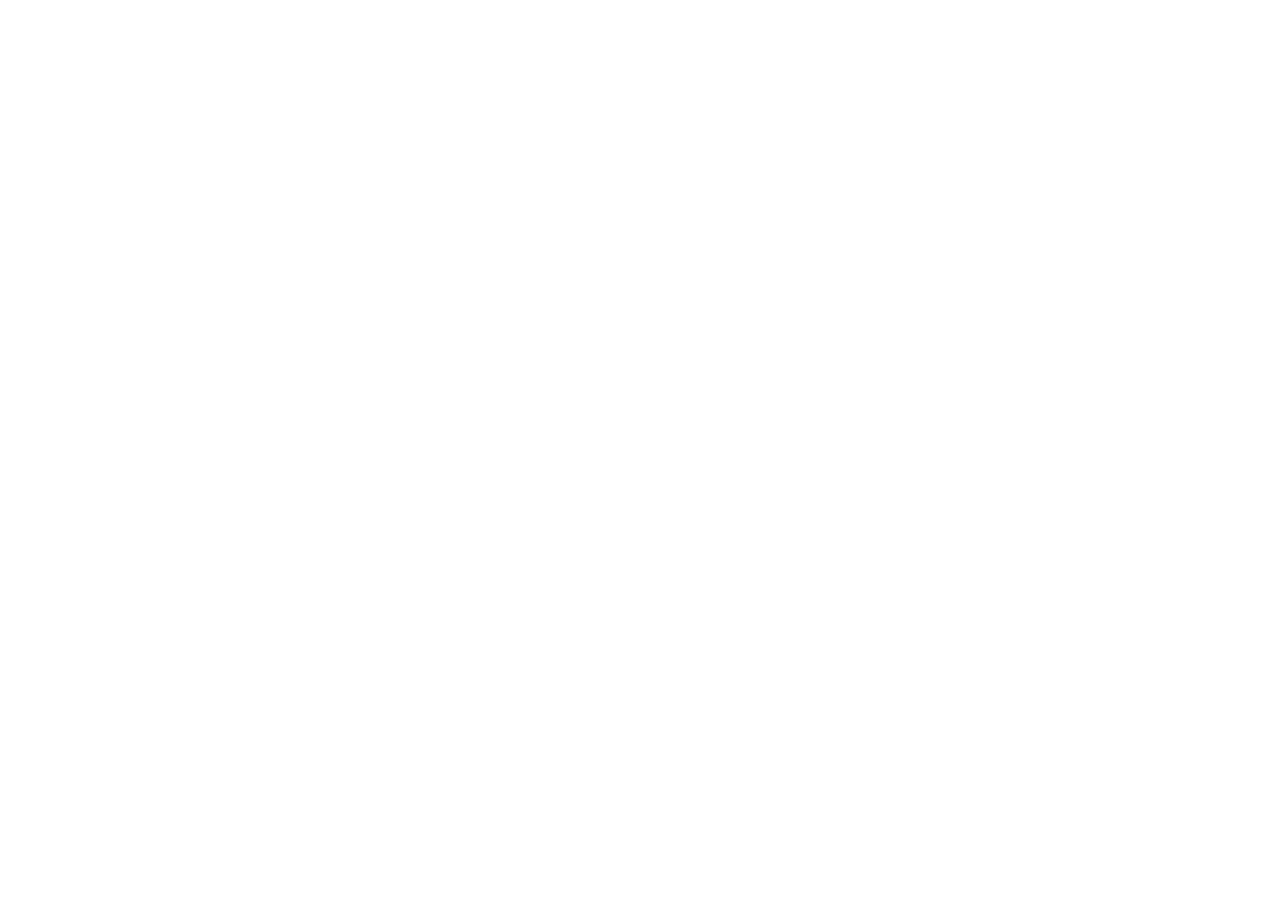
==== index.html @ 7ded5bfd "Background Testing" ====
<!DOCTYPE html>
<html lang="en">
    <head>
        <meta charset="utf-8">
        <title>/\URORA</title>
        <link rel="stylesheet" href="css/mainStyle.css">
    </head>
    
    
    <body>
        
    </body>
</html>
---- css/mainStyle.css ----
html{
    height: 100%;
}

body{
    margin:             0;
    /*background-color:   black;          /* fall back */
    
    /* SVG fallback for IE 9 (could be data URI, or could use filter) */
    background-image:   url("images/gradientBackground"); 

    /*background-image:   -webkit-radial-gradient(#1A203B, black, #455480 150%);  /* Safari 5.1, iOS 5.0-6.1, Chrome 10-25, Android 4.0-4.3 */
    /*background-image:   -moz-radial-gradient(#1A203B, black, #455480 150%);     /* Firefox 3.6 - 15 */
    /*background-image:   -o-radial-gradient(#1A203B, black, #455480 150%);       /* Opera 11.1 - 12 */

/*    background:         radial-gradient(#1A203B, black, #455480 150%);*/
}
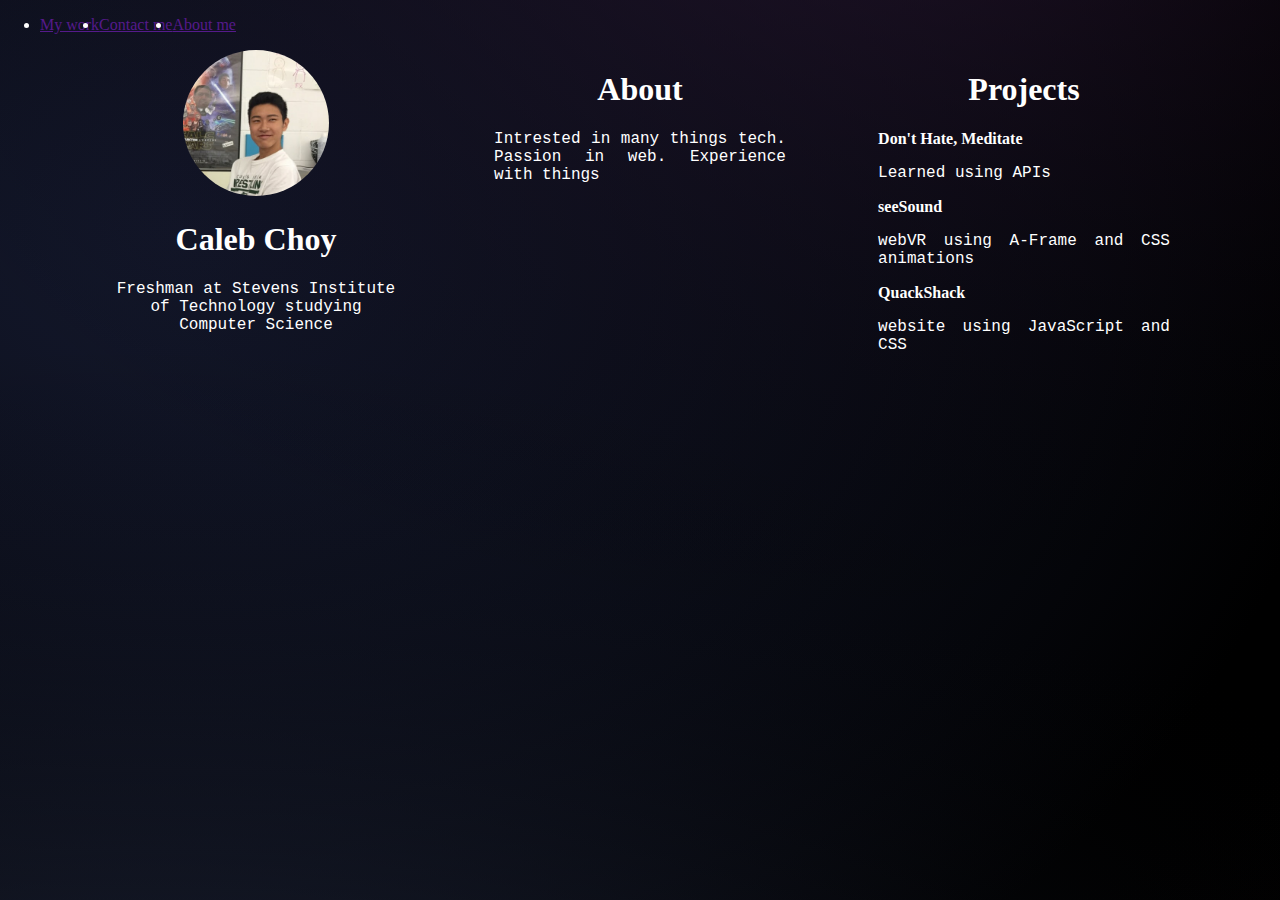
==== commit 18e33169: "Content & Flexbox" ====
--- a/index.html
+++ b/index.html
@@ -8,6 +8,35 @@
     
     
     <body>
+        <div id="topBar">
+            <ul class = "menu">
+                <li><a href = "">My work</a></li>
+                <li><a href = "">Contact me</a></li>
+                <li><a href = "">About me</a></li>
+            </ul>
+        </div>
         
+        <div id="main">
+            <div class="card" id="card1">
+                <img class="image" id="profilePic" src="images/profile.jpg">
+                <h1>Caleb Choy</h1>
+                <p>Freshman at Stevens Institute of Technology studying Computer Science</p>
+            </div>
+
+            <div class="card" id="card2">
+                <h1>About</h1>
+                <p>Intrested in many things tech. Passion in web. Experience with things</p>
+            </div>
+
+            <div class="card" id="card3">
+                <h1>Projects</h1>
+                <h2>Don't Hate, Meditate</h2>
+                <p>Learned using APIs</p>
+                <h2>seeSound</h2>
+                <p>webVR using A-Frame and CSS animations</p>
+                <h2>QuackShack</h2>
+                <p>website using JavaScript and CSS</p>
+            </div>
+        </div>
     </body>
 </html>
--- a/css/mainStyle.css
+++ b/css/mainStyle.css
@@ -4,14 +4,54 @@
 
 body{
     margin:             0;
-    /*background-color:   black;          /* fall back */
     
-    /* SVG fallback for IE 9 (could be data URI, or could use filter) */
-    background-image:   url("images/gradientBackground"); 
+    background-color:   black;          /* fall back */
+    background-image:   -webkit-radial-gradient(#1A203B, black, #455480 150%);  /* Safari 5.1, iOS 5.0-6.1, Chrome 10-25, Android 4.0-4.3 */
+    background-image:   -moz-radial-gradient(#1A203B, black, #455480 150%);     /* Firefox 3.6 - 15 */
+    background-image:   -o-radial-gradient(#1A203B, black, #455480 150%);       /* Opera 11.1 - 12 */
 
-    /*background-image:   -webkit-radial-gradient(#1A203B, black, #455480 150%);  /* Safari 5.1, iOS 5.0-6.1, Chrome 10-25, Android 4.0-4.3 */
-    /*background-image:   -moz-radial-gradient(#1A203B, black, #455480 150%);     /* Firefox 3.6 - 15 */
-    /*background-image:   -o-radial-gradient(#1A203B, black, #455480 150%);       /* Opera 11.1 - 12 */
+    background:         radial-gradient(#1A203B, black, #455480 150%);
+    
+    background-image:   url("../images/gradientBackground.svg"); 
+    
+    color: white;
+    font-family: "Roboto";
+    
+}
 
-/*    background:         radial-gradient(#1A203B, black, #455480 150%);*/
+p{
+    font-family: "Courier New";
 }
+
+.menu{
+    display: flex;
+}
+
+
+#card1{
+    text-align: center;
+}
+
+#main{
+    display: flex;
+    padding: 0 5%;
+    text-align: justify;
+}
+
+.card{
+    width: 33%;
+    padding: 0 4%;
+}
+
+h1{
+    text-align: center;
+}
+
+h2{
+    font-size: 16px;
+}
+
+#profilePic{
+    border-radius: 100px;
+    width: 50%;
+}
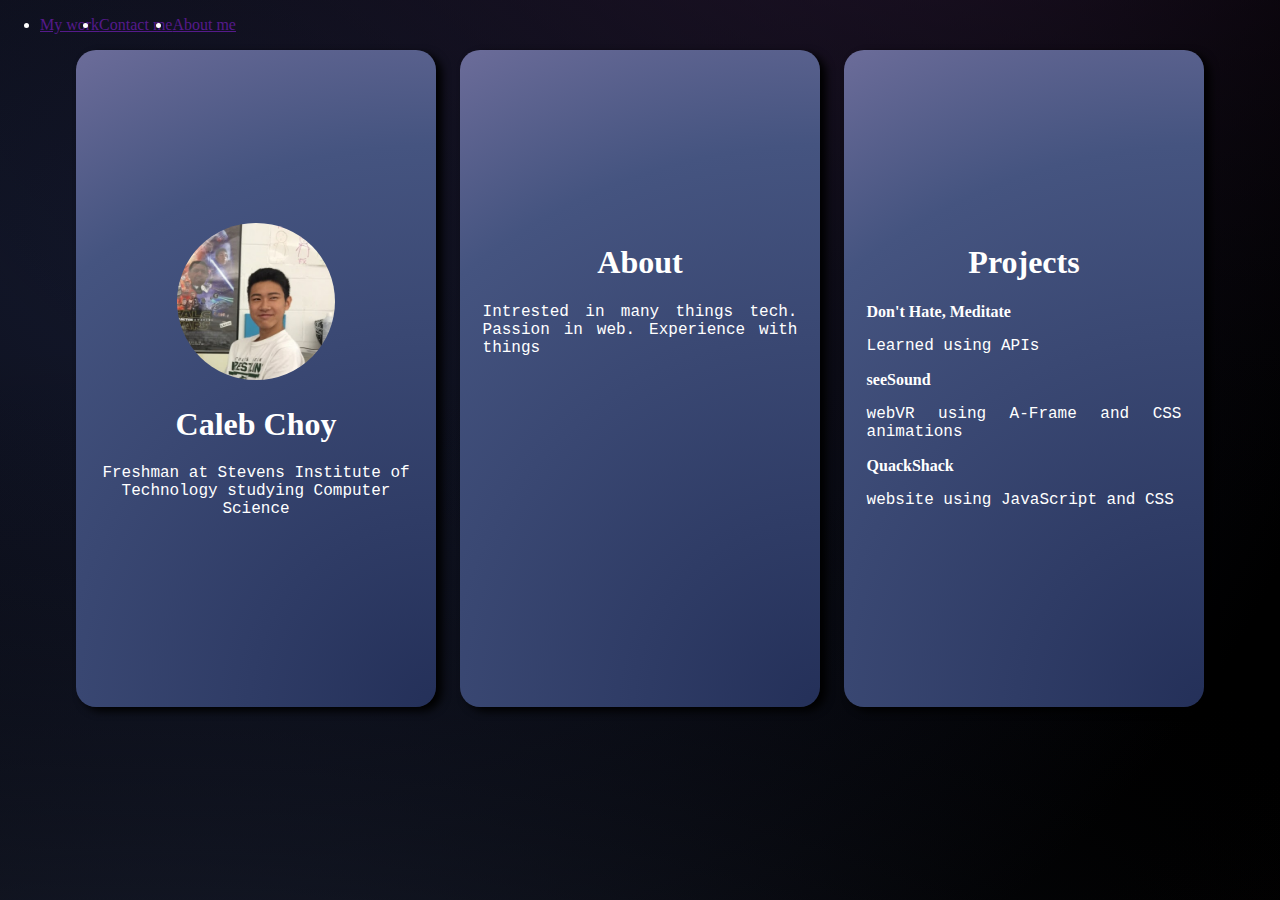
==== commit 61ab210c: "panels" ====
--- a/index.html
+++ b/index.html
@@ -39,4 +39,4 @@
             </div>
         </div>
     </body>
-</html>
+</html>--- a/css/mainStyle.css
+++ b/css/mainStyle.css
@@ -24,7 +24,7 @@
 }
 
 .menu{
-    display: flex;
+    display:    flex;
 }
 
 
@@ -33,14 +33,19 @@
 }
 
 #main{
-    display: flex;
-    padding: 0 5%;
+    display:    flex;
+    padding:    0 5%;
     text-align: justify;
 }
 
 .card{
-    width: 33%;
-    padding: 0 4%;
+    width:      33%;
+    padding:    15% 2%;
+    margin:     0 1%;
+    background: radial-gradient(circle at bottom right, #243059, #455480 75%, #b99dcc 150%);
+    box-shadow: 6px 4px 8px black;
+    border-radius: 20px;
+    
 }
 
 h1{
@@ -48,10 +53,15 @@
 }
 
 h2{
-    font-size: 16px;
+    font-size:  16px;
 }
 
 #profilePic{
-    border-radius: 100px;
-    width: 50%;
+    border-radius:  100px;
+    width:          50%;
 }
+
+@keyframes gradientAnimation{
+    from    {background: radial-gradient(circle at bottom right, #243059, #455480 75%);}
+    to      {background: radial-gradient(circle at top right, #243059, #455480 75%);}
+}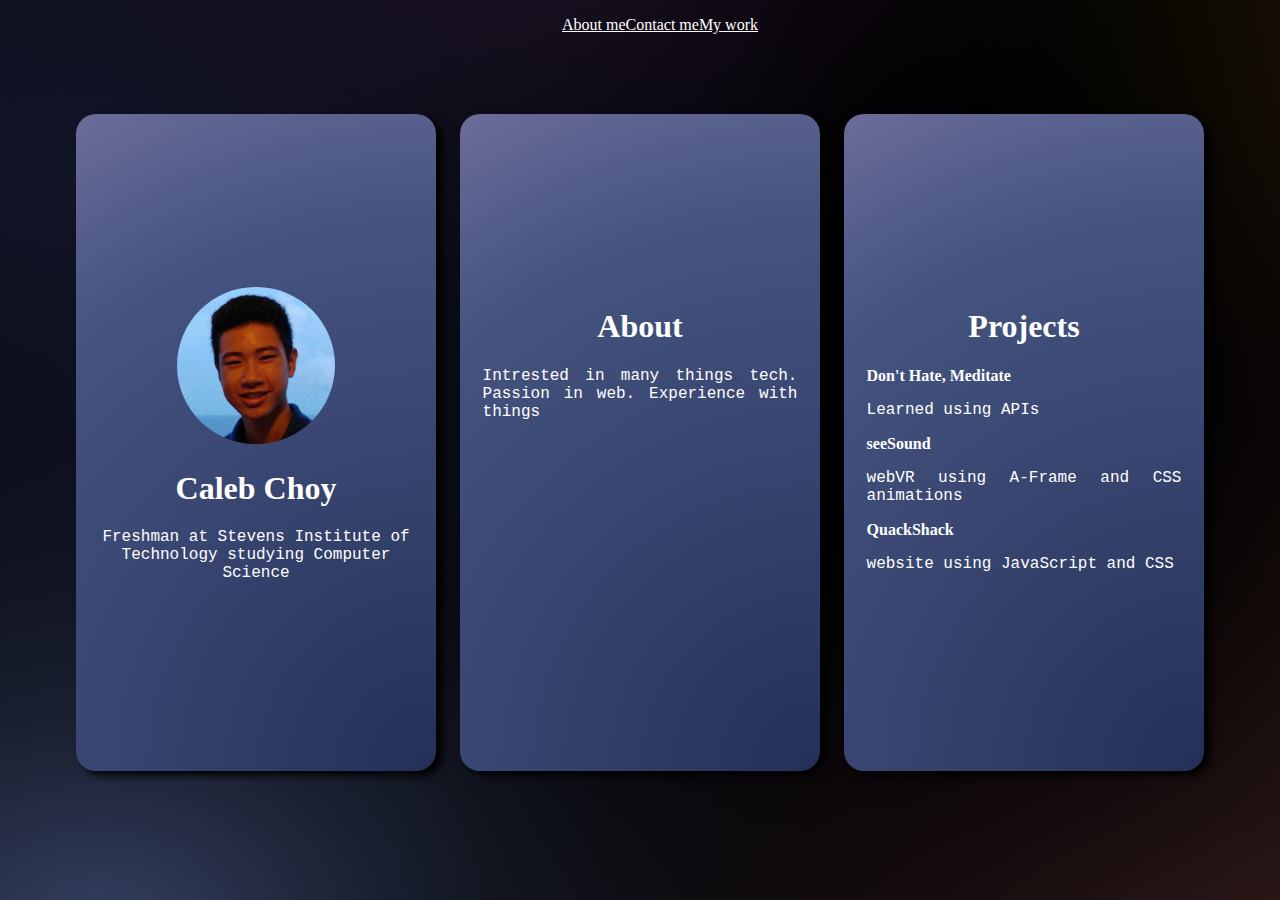
==== commit f3d4fb80: "CSS updates- More flexing" ====
--- a/index.html
+++ b/index.html
@@ -9,16 +9,19 @@
     
     <body>
         <div id="topBar">
+            
             <ul class = "menu">
                 <li><a href = "">My work</a></li>
                 <li><a href = "">Contact me</a></li>
                 <li><a href = "">About me</a></li>
             </ul>
+            
         </div>
         
         <div id="main">
+            
             <div class="card" id="card1">
-                <img class="image" id="profilePic" src="images/profile.jpg">
+                <img class="image" id="profilePic" src="images/profile2.jpg">
                 <h1>Caleb Choy</h1>
                 <p>Freshman at Stevens Institute of Technology studying Computer Science</p>
             </div>
@@ -37,6 +40,9 @@
                 <h2>QuackShack</h2>
                 <p>website using JavaScript and CSS</p>
             </div>
+            
         </div>
+        
+        
     </body>
 </html>--- a/css/mainStyle.css
+++ b/css/mainStyle.css
@@ -12,24 +12,57 @@
 
     background:         radial-gradient(#1A203B, black, #455480 150%);
     
+    
     background-image:   url("../images/gradientBackground.svg"); 
+    background-size:    cover;
     
-    color: white;
-    font-family: "Roboto";
+    color:              white;
+    font-family:        "Roboto";   
     
+    display:            flex;
+    flex-direction:     column;
+    align-items:        center;
+    width:              100%;
+}
+
+
+h1{
+    text-align: center;
+}
+
+h2{
+    font-size:  16px;
 }
 
 p{
     font-family: "Courier New";
 }
 
-.menu{
-    display:    flex;
+#topBar{
+    
+        flex-direction: row-reverse;
+
+    display:        flex;
+    flex-direction: column;
+    align-items:    flex-end;
+    
+}
+
+#main{
+     margin-top: 5%;
 }
 
 
-#card1{
-    text-align: center;
+.menu{
+    flex-direction: row-reverse;
+    text-decoration:    none;
+    display:            flex;
+    list-style-type:    none;
+}
+
+a:visited{
+    color:              white;
+    text-decoration:    none;
 }
 
 #main{
@@ -39,29 +72,20 @@
 }
 
 .card{
-    width:      33%;
-    padding:    15% 2%;
-    margin:     0 1%;
-    background: radial-gradient(circle at bottom right, #243059, #455480 75%, #b99dcc 150%);
-    box-shadow: 6px 4px 8px black;
-    border-radius: 20px;
-    
+    width:          33%;
+    padding:        15% 2%;
+    margin:         0 1%;
+    background:     radial-gradient(circle at bottom right, #243059, #455480 75%, #b99dcc 150%);
+    box-shadow:     6px 4px 8px black;    
+    border-radius:  20px;
+    max-width:      480px;
 }
 
-h1{
+#card1{
     text-align: center;
 }
 
-h2{
-    font-size:  16px;
-}
-
 #profilePic{
-    border-radius:  100px;
+    border-radius:  100%;
     width:          50%;
-}
-
-@keyframes gradientAnimation{
-    from    {background: radial-gradient(circle at bottom right, #243059, #455480 75%);}
-    to      {background: radial-gradient(circle at top right, #243059, #455480 75%);}
 }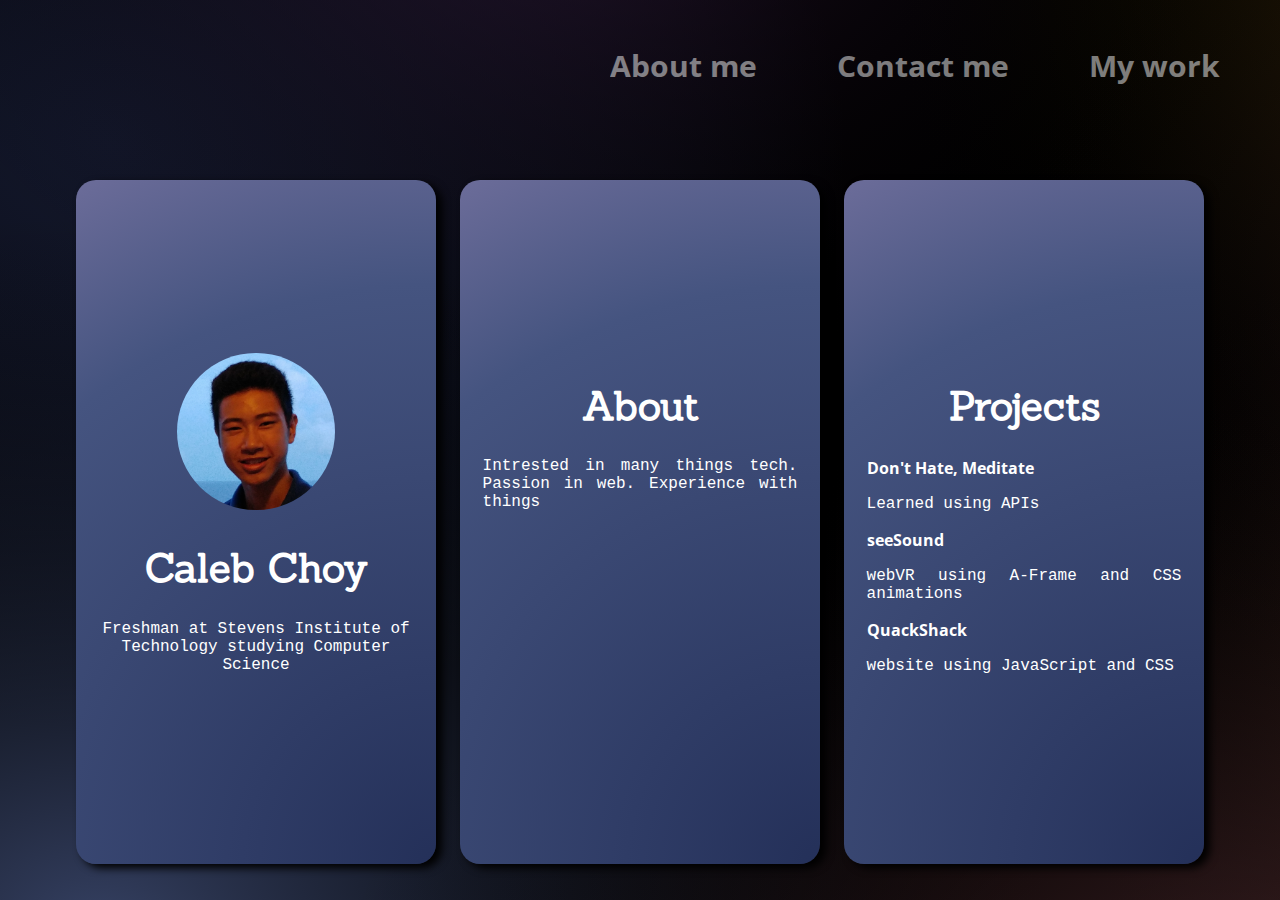
==== commit 71c4b823: "Fonts" ====
--- a/index.html
+++ b/index.html
@@ -4,6 +4,7 @@
         <meta charset="utf-8">
         <title>/\URORA</title>
         <link rel="stylesheet" href="css/mainStyle.css">
+<link href="https://fonts.googleapis.com/css?family=Open+Sans|Sanchez" rel="stylesheet">
     </head>
     
     
@@ -11,9 +12,9 @@
         <div id="topBar">
             
             <ul class = "menu">
-                <li><a href = "">My work</a></li>
-                <li><a href = "">Contact me</a></li>
-                <li><a href = "">About me</a></li>
+                <li class="link"><a id="workLink"       href = "">My work</a></li>
+                <li class="link"><a id="contactLink"    href = "">Contact me</a></li>
+                <li class="link"><a id="aboutLink"      href = "">About me</a></li>
             </ul>
             
         </div>
--- a/css/mainStyle.css
+++ b/css/mainStyle.css
@@ -1,5 +1,12 @@
 html{
     height: 100%;
+}
+
+:root{
+    --themeRed:     #914848;
+    --themeBlue:    #487091;
+    --themePurp:    #524891;
+    --themeYell:    #918a48;
 }
 
 body{
@@ -9,7 +16,7 @@
     background-image:   -webkit-radial-gradient(#1A203B, black, #455480 150%);  /* Safari 5.1, iOS 5.0-6.1, Chrome 10-25, Android 4.0-4.3 */
     background-image:   -moz-radial-gradient(#1A203B, black, #455480 150%);     /* Firefox 3.6 - 15 */
     background-image:   -o-radial-gradient(#1A203B, black, #455480 150%);       /* Opera 11.1 - 12 */
-
+    
     background:         radial-gradient(#1A203B, black, #455480 150%);
     
     
@@ -17,7 +24,8 @@
     background-size:    cover;
     
     color:              white;
-    font-family:        "Roboto";   
+    font-family:        'Open Sans', 'Roboto', sans-serif;
+   
     
     display:            flex;
     flex-direction:     column;
@@ -27,7 +35,9 @@
 
 
 h1{
+    font-family: 'Sanchez', serif;
     text-align: center;
+    font-size: 40px;
 }
 
 h2{
@@ -39,13 +49,25 @@
 }
 
 #topBar{
-    
-        flex-direction: row-reverse;
-
+    width:          100%;
+    flex-direction: row-reverse;
     display:        flex;
     flex-direction: column;
     align-items:    flex-end;
-    
+    padding-top:    15px;
+    font-size:      30px;
+}
+
+.menu{
+    flex-direction:     row-reverse;
+    text-decoration:    none;
+    justify-content:    space-between;
+    display:            flex;
+    list-style-type:    none;
+}
+
+.link{
+    padding-right: 40px;
 }
 
 #main{
@@ -53,16 +75,60 @@
 }
 
 
-.menu{
-    flex-direction: row-reverse;
-    text-decoration:    none;
-    display:            flex;
-    list-style-type:    none;
+a{
+    text-decoration: none;
+    opacity: .5;
+    font-weight: bold;
+    padding: 10px 20px;
 }
 
 a:visited{
-    color:              white;
+    color:              whitesmoke;
     text-decoration:    none;
+}
+
+
+#workLink:hover{
+    background-color:   var(--themeRed);
+    border-radius:      10px;
+    opacity:            .8;
+}
+#contactLink:hover{
+    background-color:   var(--themeBlue);
+    border-radius:      10px;
+    opacity:            .8;
+
+}
+#aboutLink:hover{
+    background-color:   var(--themePurp);
+    border-radius:      10px;
+    opacity:            .8;
+
+}
+
+
+a:hover{
+    opacity: .6;
+}
+
+/* width */
+::-webkit-scrollbar {
+    width: 10px;
+}
+
+/* Track */
+::-webkit-scrollbar-track {
+    background: #000; 
+}
+
+/* Handle */
+::-webkit-scrollbar-thumb {
+    background: #555; 
+}
+
+/* Handle on hover */
+::-webkit-scrollbar-thumb:hover {
+    background: #555; 
 }
 
 #main{
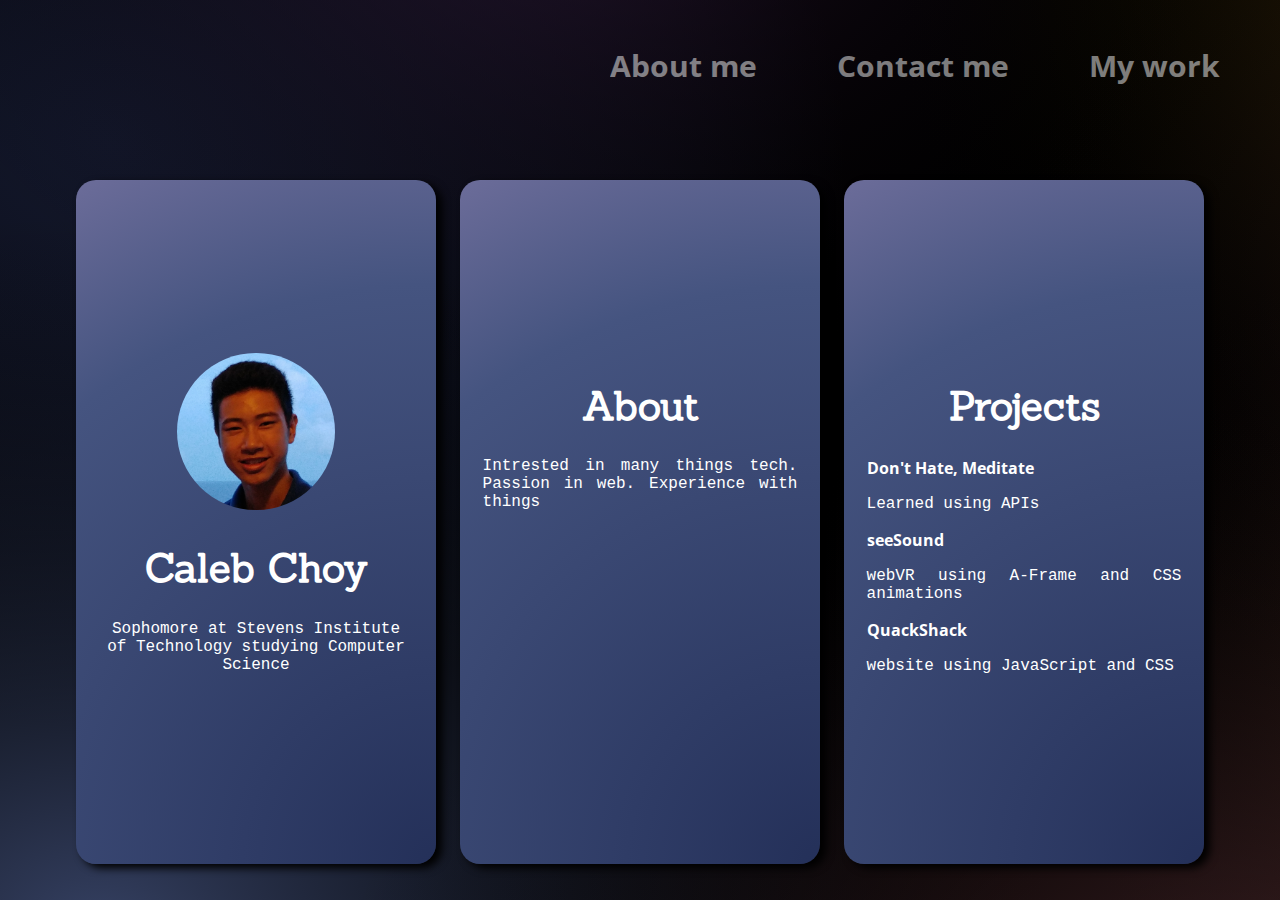
==== commit b66eddc0: "Adobe XD Files" ====
--- a/index.html
+++ b/index.html
@@ -4,7 +4,7 @@
         <meta charset="utf-8">
         <title>/\URORA</title>
         <link rel="stylesheet" href="css/mainStyle.css">
-<link href="https://fonts.googleapis.com/css?family=Open+Sans|Sanchez" rel="stylesheet">
+        <link href="https://fonts.googleapis.com/css?family=Open+Sans|Sanchez" rel="stylesheet">
     </head>
     
     
@@ -24,7 +24,7 @@
             <div class="card" id="card1">
                 <img class="image" id="profilePic" src="images/profile2.jpg">
                 <h1>Caleb Choy</h1>
-                <p>Freshman at Stevens Institute of Technology studying Computer Science</p>
+                <p>Sophomore at Stevens Institute of Technology studying Computer Science</p>
             </div>
 
             <div class="card" id="card2">
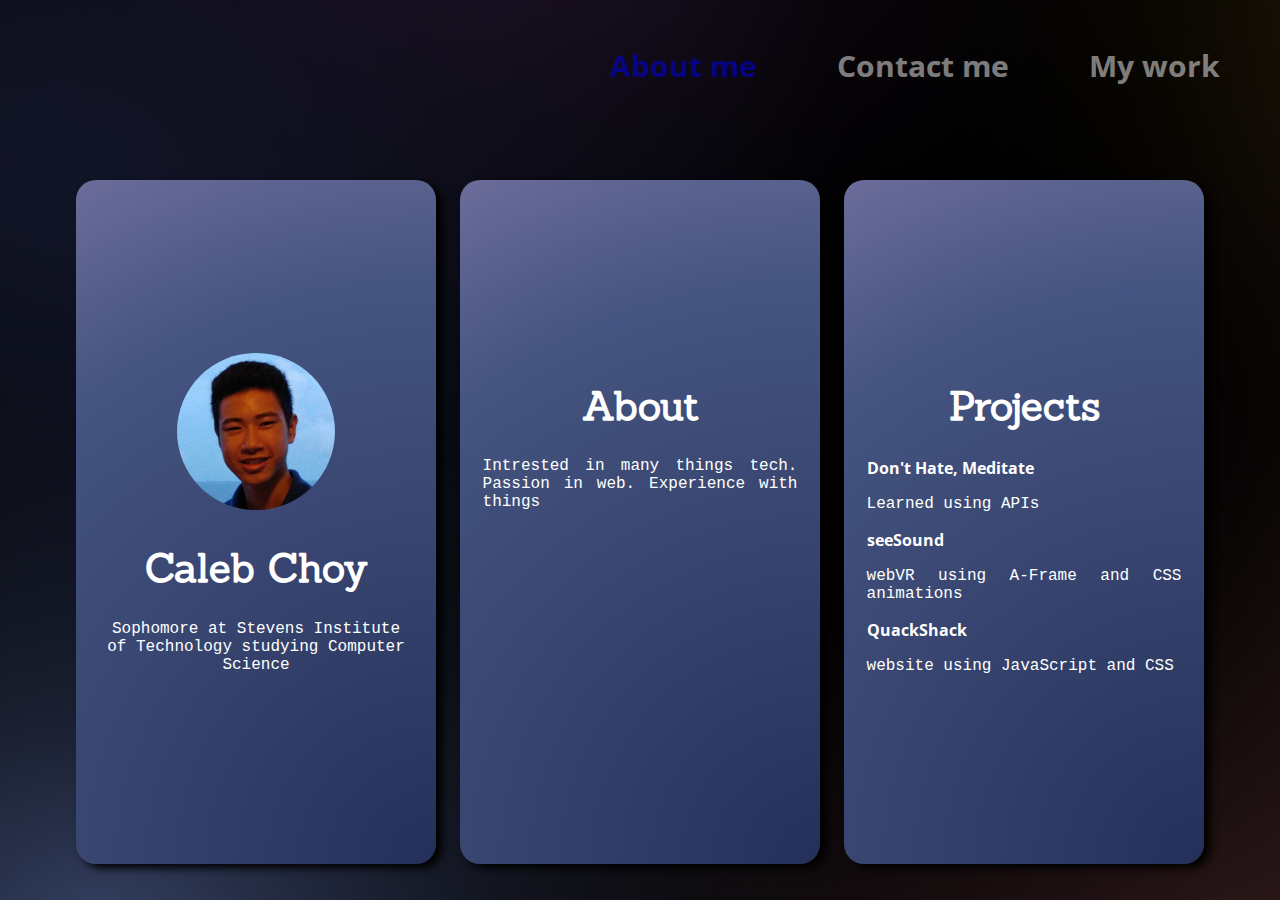
==== commit 70c61940: "Two tone glow" ====
--- a/index.html
+++ b/index.html
@@ -14,7 +14,7 @@
             <ul class = "menu">
                 <li class="link"><a id="workLink"       href = "">My work</a></li>
                 <li class="link"><a id="contactLink"    href = "">Contact me</a></li>
-                <li class="link"><a id="aboutLink"      href = "">About me</a></li>
+                <li class="link"><a id="aboutLink"      href = "/testIndex.html">About me</a></li>
             </ul>
             
         </div>
--- a/css/mainStyle.css
+++ b/css/mainStyle.css
@@ -154,4 +154,32 @@
 #profilePic{
     border-radius:  100%;
     width:          50%;
+}
+
+#testext{
+    font-size:      15em;
+    font-family:    "Courier";
+    font-weight:    bold;
+}
+
+@keyframes buttonAnimation{
+    from    {opacity: 0}
+    to      {opacity: 100}
+}
+
+#testext::after {
+    opacity:        0;
+    text-shadow:    0px 3px 20px #EA9041;
+    font-size:      15em;
+    content:        'NEON GLOW';
+    color:          transparent;
+    position:       absolute;
+    transform:      translate(-100%, 0);
+
+    animation-name:             buttonAnimation;
+    animation-duration:         5s;
+    animation-delay:            5s;
+    animation-fill-mode:        forwards;
+    animation-iteration-count:  infinite;
+    animation-direction:        alternate;
 }